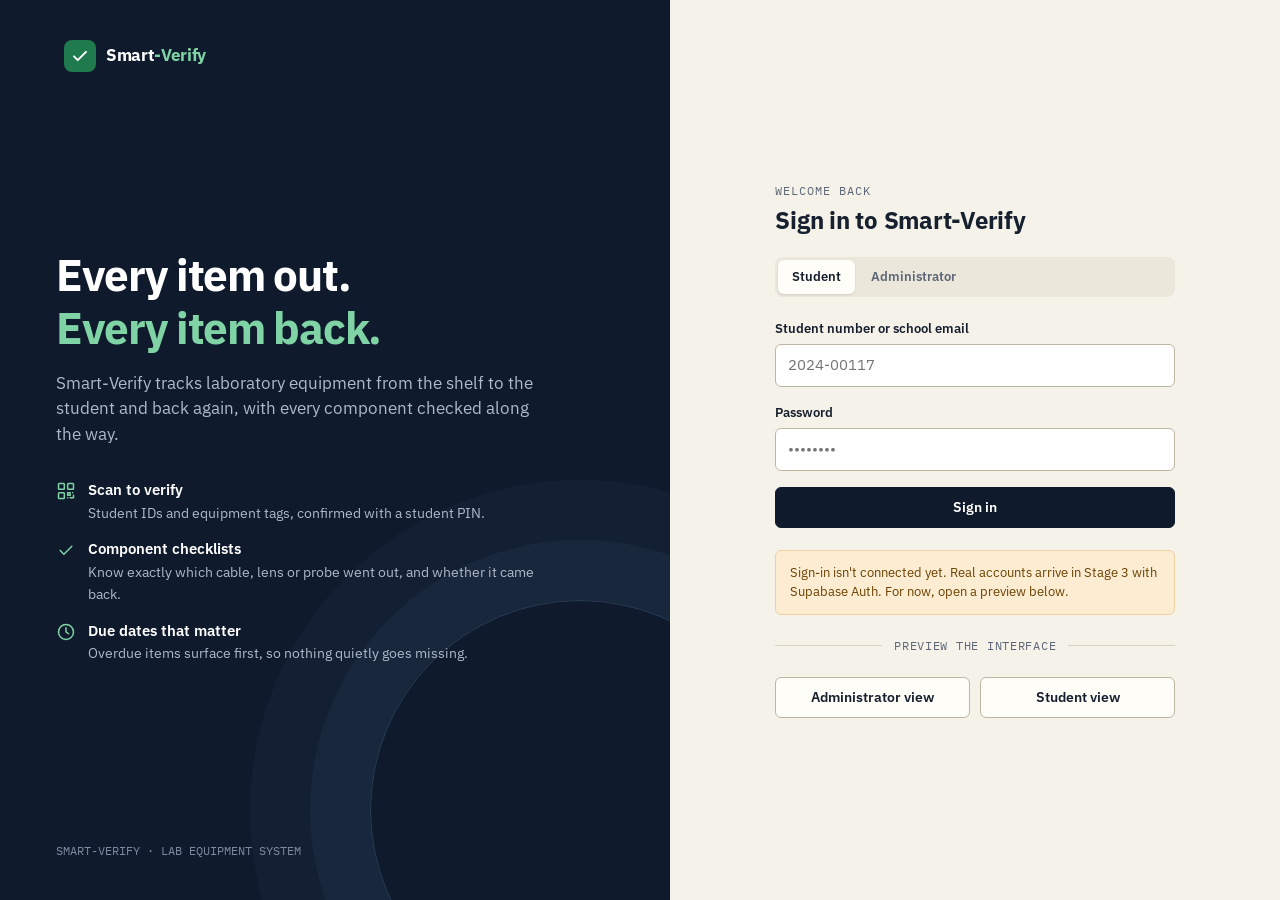
==== index.html @ 29c03473 "Initial commit via Netlify [skip ci]" ====
<!doctype html>
<html lang="en">
<head>
  <meta charset="utf-8">
  <meta name="viewport" content="width=device-width, initial-scale=1">
  <title>Sign in · Smart-Verify</title>
  <meta name="description" content="Smart-Verify — laboratory equipment borrowing with verified check-out and return.">
  <link rel="preconnect" href="https://fonts.googleapis.com">
  <link rel="preconnect" href="https://fonts.gstatic.com" crossorigin>
  <link rel="stylesheet" href="https://fonts.googleapis.com/css2?family=IBM+Plex+Mono:wght@400;500;600&family=IBM+Plex+Sans:wght@400;500;600;700&display=swap">
  <link rel="stylesheet" href="css/styles.css">
</head>
<body>
  <div class="auth">
    <!-- Left: brand story -->
    <section class="auth-brand">
      <a class="brand" href="index.html">
        <span class="brand-mark">
          <svg viewBox="0 0 24 24" fill="none" stroke="currentColor" stroke-width="2.6" stroke-linecap="round" stroke-linejoin="round" aria-hidden="true"><path d="M4 12.5l5 5L20 6.5"/></svg>
        </span>
        <span class="brand-name">Smart<span>-Verify</span></span>
      </a>

      <div class="auth-hero">
        <h1>Every item out.<br><em>Every item back.</em></h1>
        <p>Smart-Verify tracks laboratory equipment from the shelf to the student and back again, with every component checked along the way.</p>
        <ul class="auth-points">
          <li>
            <svg viewBox="0 0 24 24" fill="none" stroke="currentColor" stroke-width="1.8" stroke-linecap="round" stroke-linejoin="round" aria-hidden="true"><rect x="3" y="3" width="7" height="7" rx="1"/><rect x="14" y="3" width="7" height="7" rx="1"/><rect x="3" y="14" width="7" height="7" rx="1"/><path d="M14 14h3v3h-3zM20 14v.01M14 20h.01M17 20h4v-3"/></svg>
            <div><strong>Scan to verify</strong><span>Student IDs and equipment tags, confirmed with a student PIN.</span></div>
          </li>
          <li>
            <svg viewBox="0 0 24 24" fill="none" stroke="currentColor" stroke-width="1.8" stroke-linecap="round" stroke-linejoin="round" aria-hidden="true"><path d="M5 12.5l4.5 4.5L19 7.5"/></svg>
            <div><strong>Component checklists</strong><span>Know exactly which cable, lens or probe went out, and whether it came back.</span></div>
          </li>
          <li>
            <svg viewBox="0 0 24 24" fill="none" stroke="currentColor" stroke-width="1.8" stroke-linecap="round" stroke-linejoin="round" aria-hidden="true"><circle cx="12" cy="12" r="9"/><path d="M12 7v5l3 2"/></svg>
            <div><strong>Due dates that matter</strong><span>Overdue items surface first, so nothing quietly goes missing.</span></div>
          </li>
        </ul>
      </div>

      <p class="auth-foot">SMART-VERIFY · LAB EQUIPMENT SYSTEM</p>
    </section>

    <!-- Right: sign-in form -->
    <main class="auth-panel">
      <div class="auth-card">
        <div>
          <p class="eyebrow">Welcome back</p>
          <h2>Sign in to Smart-Verify</h2>
        </div>

        <div class="segmented" role="tablist" aria-label="Account type">
          <button type="button" role="tab" aria-selected="true" data-role="student">Student</button>
          <button type="button" role="tab" aria-selected="false" data-role="admin">Administrator</button>
        </div>

        <form id="signin-form" novalidate>
          <div class="field">
            <label for="identifier" id="identifier-label">Student number or school email</label>
            <input class="input" id="identifier" name="identifier" autocomplete="username" placeholder="2024-00117" required>
          </div>
          <div class="field">
            <label for="password">Password</label>
            <input class="input" id="password" name="password" type="password" autocomplete="current-password" placeholder="••••••••" required>
          </div>
          <button class="btn btn-primary btn-block" type="submit">Sign in</button>
        </form>

        <p class="auth-note" id="signin-note">
          Sign-in isn't connected yet. Real accounts arrive in Stage 3 with Supabase Auth.
          For now, open a preview below.
        </p>

        <div class="divider">Preview the interface</div>
        <div class="preview-links">
          <a class="btn" href="dashboard.html" data-preview="admin">Administrator view</a>
          <a class="btn" href="student.html" data-preview="student">Student view</a>
        </div>
      </div>
    </main>
  </div>

  <script type="module" src="js/pages/signin.js"></script>
</body>
</html>
---- css/styles.css ----
/* ==========================================================================
   Smart-Verify — shared stylesheet
   One file for every page. Sections:
   1. Design tokens   2. Base   3. App shell (sidebar + topbar)
   4. Components (buttons, cards, tags, forms, tables, modal, toast)
   5. Page-specific   6. Sign-in page   7. Responsive
   ========================================================================== */

/* 1. Design tokens -------------------------------------------------------- */
:root {
  --ink: #0f1b2d;
  --ink-2: #1b2a40;
  --ink-3: #2a3c56;
  --paper: #f5f2ea;
  --paper-2: #ece7db;
  --card: #fffdf8;
  --line: #d9d2c2;
  --line-strong: #bfb6a2;
  --text: #17202e;
  --muted: #5d6676;

  --green: #1f7a4d;
  --green-soft: #dcefe3;
  --amber: #b26a00;
  --amber-soft: #fbecd2;
  --red: #b3261e;
  --red-soft: #f7dcd9;
  --blue: #2457a6;
  --blue-soft: #dde6f5;

  --radius: 10px;
  --radius-sm: 6px;
  --shadow: 0 1px 0 rgba(15, 27, 45, 0.04), 0 8px 24px -12px rgba(15, 27, 45, 0.18);

  --font-sans: "IBM Plex Sans", system-ui, -apple-system, "Segoe UI", sans-serif;
  --font-mono: "IBM Plex Mono", ui-monospace, "SFMono-Regular", Menlo, monospace;
}

/* 2. Base ------------------------------------------------------------------ */
*,
*::before,
*::after { box-sizing: border-box; }

html, body { margin: 0; }

body {
  font-family: var(--font-sans);
  font-size: 15px;
  line-height: 1.5;
  color: var(--text);
  background: var(--paper);
  -webkit-font-smoothing: antialiased;
}

h1, h2, h3, h4 { margin: 0; line-height: 1.2; letter-spacing: -0.01em; }
p { margin: 0; }
a { color: var(--blue); }
img { max-width: 100%; display: block; }
button, input, select, textarea { font: inherit; color: inherit; }

.mono { font-family: var(--font-mono); }
.muted { color: var(--muted); }
.visually-hidden {
  position: absolute; width: 1px; height: 1px; overflow: hidden;
  clip: rect(0 0 0 0); white-space: nowrap;
}

:focus-visible { outline: 2px solid var(--blue); outline-offset: 2px; }

/* 3. App shell ------------------------------------------------------------- */
.app {
  display: grid;
  grid-template-columns: 248px 1fr;
  min-height: 100vh;
}

.sidebar {
  background: var(--ink);
  color: #d6dde8;
  padding: 22px 16px;
  display: flex;
  flex-direction: column;
  gap: 24px;
  position: sticky;
  top: 0;
  height: 100vh;
}

.brand {
  display: flex;
  align-items: center;
  gap: 10px;
  color: #fff;
  text-decoration: none;
  padding: 0 8px;
}
.brand-mark {
  width: 32px; height: 32px;
  border-radius: 8px;
  background: var(--green);
  display: grid; place-items: center;
  flex-shrink: 0;
}
.brand-mark svg { width: 18px; height: 18px; }
.brand-name { font-weight: 700; font-size: 17px; letter-spacing: -0.02em; }
.brand-name span { color: #7fd3a5; }

.nav { display: flex; flex-direction: column; gap: 2px; }
.nav-label {
  font-family: var(--font-mono);
  font-size: 11px;
  text-transform: uppercase;
  letter-spacing: 0.08em;
  color: #7d8aa0;
  padding: 0 10px 6px;
}
.nav a {
  display: flex;
  align-items: center;
  gap: 10px;
  padding: 9px 10px;
  border-radius: var(--radius-sm);
  color: #c6cfdc;
  text-decoration: none;
  font-weight: 500;
}
.nav a svg { width: 18px; height: 18px; opacity: 0.8; }
.nav a:hover { background: var(--ink-2); color: #fff; }
.nav a[aria-current="page"] { background: var(--ink-3); color: #fff; }
.nav a[aria-current="page"]::after {
  content: ""; margin-left: auto;
  width: 6px; height: 6px; border-radius: 50%; background: #7fd3a5;
}

.sidebar-foot {
  margin-top: auto;
  border-top: 1px solid var(--ink-3);
  padding: 14px 8px 0;
  display: flex;
  align-items: center;
  gap: 10px;
}
.avatar {
  width: 34px; height: 34px; border-radius: 50%;
  background: var(--ink-3); color: #fff;
  display: grid; place-items: center;
  font-weight: 600; font-size: 13px; flex-shrink: 0;
}
.sidebar-foot .who { font-size: 13px; line-height: 1.3; min-width: 0; }
.sidebar-foot .who strong { display: block; color: #fff; font-weight: 600; }
.sidebar-foot .who span { color: #8d99ad; font-size: 12px; }
.sidebar-foot a { margin-left: auto; color: #8d99ad; font-size: 12px; }

.main { min-width: 0; display: flex; flex-direction: column; }

.preview-banner {
  background: var(--amber-soft);
  color: #6b4100;
  border-bottom: 1px solid #ecd2a3;
  padding: 8px 32px;
  font-size: 13px;
  display: flex;
  align-items: center;
  gap: 8px;
}
.preview-banner strong { font-weight: 600; }

.page-head {
  padding: 28px 32px 20px;
  display: flex;
  align-items: flex-end;
  justify-content: space-between;
  gap: 16px;
  flex-wrap: wrap;
}
.eyebrow {
  font-family: var(--font-mono);
  font-size: 12px;
  text-transform: uppercase;
  letter-spacing: 0.08em;
  color: var(--muted);
  margin-bottom: 6px;
}
.page-head h1 { font-size: 28px; font-weight: 700; }
.page-head p { color: var(--muted); margin-top: 6px; max-width: 60ch; }
.page-actions { display: flex; gap: 8px; flex-wrap: wrap; }

.content { padding: 0 32px 48px; display: grid; gap: 20px; }

.menu-toggle { display: none; }

/* 4. Components ------------------------------------------------------------ */

/* Buttons */
.btn {
  display: inline-flex;
  align-items: center;
  justify-content: center;
  gap: 8px;
  padding: 9px 16px;
  border-radius: var(--radius-sm);
  border: 1px solid var(--line-strong);
  background: var(--card);
  color: var(--text);
  font-weight: 600;
  font-size: 14px;
  cursor: pointer;
  text-decoration: none;
  white-space: nowrap;
  transition: background 0.15s, border-color 0.15s, transform 0.05s;
}
.btn:hover { background: var(--paper-2); }
.btn:active { transform: translateY(1px); }
.btn svg { width: 16px; height: 16px; }
.btn-primary { background: var(--ink); border-color: var(--ink); color: #fff; }
.btn-primary:hover { background: var(--ink-3); }
.btn-green { background: var(--green); border-color: var(--green); color: #fff; }
.btn-green:hover { background: #18643f; }
.btn-danger { color: var(--red); border-color: #e2b4b0; }
.btn-danger:hover { background: var(--red-soft); }
.btn-ghost { background: transparent; border-color: transparent; }
.btn-ghost:hover { background: var(--paper-2); }
.btn-sm { padding: 6px 10px; font-size: 13px; }
.btn-block { width: 100%; }
.btn[disabled] { opacity: 0.5; cursor: not-allowed; }

/* Cards */
.card {
  background: var(--card);
  border: 1px solid var(--line);
  border-radius: var(--radius);
  box-shadow: var(--shadow);
}
.card-head {
  padding: 16px 20px;
  border-bottom: 1px solid var(--line);
  display: flex;
  align-items: center;
  justify-content: space-between;
  gap: 12px;
}
.card-head h2 { font-size: 16px; font-weight: 600; }
.card-body { padding: 20px; }
.card-body.flush { padding: 0; }

/* Tags / status pills */
.tag {
  display: inline-flex;
  align-items: center;
  gap: 6px;
  padding: 2px 9px;
  border-radius: 999px;
  font-size: 12px;
  font-weight: 600;
  white-space: nowrap;
  background: var(--paper-2);
  color: var(--muted);
}
.tag::before { content: ""; width: 6px; height: 6px; border-radius: 50%; background: currentColor; }
.tag.green { background: var(--green-soft); color: var(--green); }
.tag.amber { background: var(--amber-soft); color: var(--amber); }
.tag.red { background: var(--red-soft); color: var(--red); }
.tag.blue { background: var(--blue-soft); color: var(--blue); }
.tag.plain::before { display: none; }

.code-tag {
  font-family: var(--font-mono);
  font-size: 12px;
  padding: 2px 7px;
  border: 1px dashed var(--line-strong);
  border-radius: 4px;
  color: var(--ink-3);
  background: var(--paper);
  white-space: nowrap;
}

/* Stat tiles */
.stats { display: grid; grid-template-columns: repeat(4, minmax(0, 1fr)); gap: 16px; }
.stat { padding: 18px 20px; }
.stat-label { font-size: 13px; color: var(--muted); font-weight: 500; }
.stat-value {
  font-family: var(--font-mono);
  font-size: 32px;
  font-weight: 600;
  margin-top: 6px;
  letter-spacing: -0.02em;
}
.stat-note { font-size: 12px; color: var(--muted); margin-top: 2px; }
.stat.alert .stat-value { color: var(--red); }

/* Forms */
.field { display: grid; gap: 6px; }
.field label, .field .label { font-size: 13px; font-weight: 600; }
.field .hint { font-size: 12px; color: var(--muted); }
.input, .select, .textarea {
  width: 100%;
  padding: 9px 12px;
  border: 1px solid var(--line-strong);
  border-radius: var(--radius-sm);
  background: #fff;
}
.input:focus, .select:focus, .textarea:focus {
  outline: none;
  border-color: var(--blue);
  box-shadow: 0 0 0 3px var(--blue-soft);
}
.textarea { min-height: 80px; resize: vertical; }
.form-grid { display: grid; grid-template-columns: repeat(2, minmax(0, 1fr)); gap: 16px; }
.form-grid .span-2 { grid-column: span 2; }

.input-icon { position: relative; }
.input-icon svg {
  position: absolute; left: 11px; top: 50%; transform: translateY(-50%);
  width: 16px; height: 16px; color: var(--muted); pointer-events: none;
}
.input-icon .input { padding-left: 34px; }

.toolbar { display: flex; gap: 10px; flex-wrap: wrap; align-items: center; }
.toolbar .input-icon { flex: 1 1 260px; }
.toolbar .select { width: auto; min-width: 160px; }

/* Segmented control */
.segmented {
  display: inline-flex;
  background: var(--paper-2);
  border-radius: 8px;
  padding: 3px;
  gap: 2px;
}
.segmented button {
  border: 0;
  background: transparent;
  padding: 7px 14px;
  border-radius: 6px;
  font-weight: 600;
  font-size: 13px;
  color: var(--muted);
  cursor: pointer;
}
.segmented button[aria-pressed="true"],
.segmented button[aria-selected="true"] {
  background: var(--card);
  color: var(--text);
  box-shadow: 0 1px 2px rgba(15, 27, 45, 0.12);
}

/* Checklist */
.checklist { list-style: none; margin: 0; padding: 0; display: grid; gap: 6px; }
.checklist label {
  display: flex;
  align-items: center;
  gap: 10px;
  padding: 9px 12px;
  border: 1px solid var(--line);
  border-radius: var(--radius-sm);
  background: #fff;
  cursor: pointer;
}
.checklist input { width: 16px; height: 16px; accent-color: var(--green); }
.checklist label:has(input:checked) { border-color: #a9d6bc; background: var(--green-soft); }

/* Tables */
.table-wrap { overflow-x: auto; }
.table { width: 100%; border-collapse: collapse; font-size: 14px; }
.table th {
  text-align: left;
  font-family: var(--font-mono);
  font-size: 11px;
  font-weight: 500;
  text-transform: uppercase;
  letter-spacing: 0.06em;
  color: var(--muted);
  padding: 10px 20px;
  border-bottom: 1px solid var(--line);
  background: var(--paper);
  white-space: nowrap;
}
.table td { padding: 12px 20px; border-bottom: 1px solid var(--line); vertical-align: middle; }
.table tr:last-child td { border-bottom: 0; }
.table tbody tr:hover { background: #faf7ef; }
.cell-main { font-weight: 600; }
.cell-sub { font-size: 12px; color: var(--muted); }

/* Lists */
.list { list-style: none; margin: 0; padding: 0; }
.list li {
  display: flex;
  align-items: center;
  gap: 12px;
  padding: 12px 20px;
  border-bottom: 1px solid var(--line);
}
.list li:last-child { border-bottom: 0; }
.list .grow { flex: 1; min-width: 0; }

.empty {
  padding: 36px 20px;
  text-align: center;
  color: var(--muted);
}

/* Equipment thumbnails (initials when no photo) */
.thumb {
  width: 44px; height: 44px; border-radius: 8px;
  background: var(--paper-2);
  display: grid; place-items: center;
  font-family: var(--font-mono);
  font-weight: 600; font-size: 13px; color: var(--ink-3);
  flex-shrink: 0;
  overflow: hidden;
}
.thumb img { width: 100%; height: 100%; object-fit: cover; }

/* Modal (native <dialog>) */
dialog.modal {
  border: 0;
  padding: 0;
  border-radius: 14px;
  width: min(640px, calc(100vw - 32px));
  max-height: calc(100vh - 48px);
  background: var(--card);
  color: var(--text);
  box-shadow: 0 30px 80px -20px rgba(15, 27, 45, 0.45);
}
dialog.modal::backdrop { background: rgba(15, 27, 45, 0.45); }
.modal-head {
  padding: 18px 22px;
  border-bottom: 1px solid var(--line);
  display: flex; align-items: center; justify-content: space-between; gap: 12px;
}
.modal-head h2 { font-size: 18px; }
.modal-body { padding: 22px; display: grid; gap: 16px; }
.modal-foot {
  padding: 14px 22px;
  border-top: 1px solid var(--line);
  display: flex; justify-content: flex-end; gap: 8px;
  background: var(--paper);
}
.icon-btn {
  border: 0; background: transparent; cursor: pointer;
  width: 32px; height: 32px; border-radius: 6px;
  display: grid; place-items: center; color: var(--muted);
}
.icon-btn:hover { background: var(--paper-2); color: var(--text); }
.icon-btn svg { width: 18px; height: 18px; }

/* Toast */
.toast-stack {
  position: fixed; bottom: 20px; right: 20px;
  display: grid; gap: 8px; z-index: 100;
}
.toast {
  background: var(--ink);
  color: #fff;
  padding: 12px 16px;
  border-radius: 8px;
  font-size: 14px;
  box-shadow: var(--shadow);
  max-width: 360px;
  animation: toast-in 0.2s ease-out;
}
.toast.success { border-left: 4px solid #7fd3a5; }
.toast.error { border-left: 4px solid #f28b82; }
@keyframes toast-in { from { opacity: 0; transform: translateY(8px); } }

/* 5. Page-specific --------------------------------------------------------- */

/* Dashboard */
.grid-2 { display: grid; grid-template-columns: 1.4fr 1fr; gap: 20px; align-items: start; }
.quick-actions { display: grid; grid-template-columns: repeat(3, 1fr); gap: 12px; }
.quick-action {
  display: grid; gap: 4px;
  padding: 16px;
  border: 1px solid var(--line);
  border-radius: var(--radius);
  background: var(--card);
  text-decoration: none;
  color: var(--text);
  transition: border-color 0.15s, transform 0.15s;
}
.quick-action:hover { border-color: var(--ink); transform: translateY(-1px); }
.quick-action strong { font-size: 14px; }
.quick-action span { font-size: 12px; color: var(--muted); }
.quick-action svg { width: 22px; height: 22px; color: var(--green); margin-bottom: 6px; }

.meter { height: 6px; background: var(--paper-2); border-radius: 999px; overflow: hidden; width: 90px; }
.meter > i { display: block; height: 100%; background: var(--green); border-radius: inherit; }
.meter.low > i { background: var(--amber); }
.meter.empty-stock > i { background: var(--red); }

/* Equipment grid */
.equip-grid {
  display: grid;
  grid-template-columns: repeat(auto-fill, minmax(240px, 1fr));
  gap: 16px;
}
.equip-card {
  display: flex; flex-direction: column;
  overflow: hidden;
  cursor: pointer;
  text-align: left;
  padding: 0;
  transition: border-color 0.15s, transform 0.15s;
}
.equip-card:hover { border-color: var(--ink-3); transform: translateY(-2px); }
.equip-photo {
  aspect-ratio: 16 / 10;
  background:
    repeating-linear-gradient(135deg, transparent 0 10px, rgba(15,27,45,0.035) 10px 11px),
    var(--paper-2);
  display: grid; place-items: center;
  font-family: var(--font-mono);
  font-size: 28px; font-weight: 600; color: var(--line-strong);
  position: relative;
}
.equip-photo img { width: 100%; height: 100%; object-fit: cover; position: absolute; inset: 0; }
.equip-photo .tag { position: absolute; top: 10px; left: 10px; }
.equip-info { padding: 14px 16px 16px; display: grid; gap: 8px; flex: 1; }
.equip-info h3 { font-size: 15px; font-weight: 600; }
.equip-meta { display: flex; justify-content: space-between; align-items: center; gap: 8px; font-size: 13px; color: var(--muted); }
.qty { font-family: var(--font-mono); font-weight: 600; color: var(--text); }

.result-count { font-size: 13px; color: var(--muted); }

/* Detail modal */
.detail-hero { display: grid; grid-template-columns: 160px 1fr; gap: 18px; align-items: start; }
.detail-hero .equip-photo { border-radius: var(--radius); aspect-ratio: 1; }
.kv { display: grid; grid-template-columns: 120px 1fr; gap: 6px 12px; font-size: 14px; }
.kv dt { color: var(--muted); }
.kv dd { margin: 0; font-weight: 500; }
.stepper { display: inline-flex; align-items: center; border: 1px solid var(--line-strong); border-radius: var(--radius-sm); overflow: hidden; }
.stepper button { border: 0; background: var(--paper); width: 34px; height: 34px; cursor: pointer; font-size: 18px; }
.stepper button:hover { background: var(--paper-2); }
.stepper output { min-width: 48px; text-align: center; font-family: var(--font-mono); font-weight: 600; }

.photo-drop {
  border: 1.5px dashed var(--line-strong);
  border-radius: var(--radius);
  padding: 16px;
  display: flex; align-items: center; gap: 14px;
  background: var(--paper);
}
.photo-drop .thumb { width: 64px; height: 64px; }

.chip-input { display: flex; flex-wrap: wrap; gap: 6px; }
.chip {
  display: inline-flex; align-items: center; gap: 6px;
  padding: 4px 6px 4px 10px;
  background: var(--paper-2);
  border-radius: 999px; font-size: 13px;
}
.chip button { border: 0; background: transparent; cursor: pointer; color: var(--muted); padding: 0 4px; font-size: 14px; }

/* Borrow / return */
.workflow { display: grid; grid-template-columns: 1fr 360px; gap: 20px; align-items: start; }
.steps { display: grid; gap: 20px; }
.step-num {
  width: 26px; height: 26px; border-radius: 50%;
  background: var(--ink); color: #fff;
  display: grid; place-items: center;
  font-family: var(--font-mono); font-size: 13px; font-weight: 600;
  flex-shrink: 0;
}
.card-head .title-row { display: flex; align-items: center; gap: 10px; }
.lookup-row { display: flex; gap: 8px; }
.lookup-row .input-icon { flex: 1; }

.person {
  display: flex; align-items: center; gap: 12px;
  padding: 12px 14px;
  border: 1px solid #a9d6bc;
  background: var(--green-soft);
  border-radius: var(--radius-sm);
  margin-top: 12px;
}
.person .avatar { background: var(--green); }

.pick-list { max-height: 300px; overflow-y: auto; border: 1px solid var(--line); border-radius: var(--radius-sm); margin-top: 12px; }
.pick-list .list li { cursor: pointer; padding: 10px 14px; }
.pick-list .list li:hover { background: #faf7ef; }
.pick-list .list li[aria-selected="true"] { background: var(--blue-soft); }
.pick-list .list li[aria-disabled="true"] { opacity: 0.5; cursor: not-allowed; }

.summary { position: sticky; top: 20px; }
.summary .kv { grid-template-columns: 100px 1fr; }
.ticket {
  border-top: 1px dashed var(--line-strong);
  margin-top: 16px; padding-top: 16px;
}

/* Student portal */
.loan-cards { display: grid; grid-template-columns: repeat(auto-fill, minmax(280px, 1fr)); gap: 16px; }
.loan-card { padding: 18px; display: grid; gap: 12px; }
.loan-card .due { font-family: var(--font-mono); font-size: 22px; font-weight: 600; }
.loan-card.overdue { border-color: #e2b4b0; }
.loan-card.overdue .due { color: var(--red); }

.id-card {
  background: var(--ink);
  color: #fff;
  border-radius: 14px;
  padding: 20px;
  display: grid;
  grid-template-columns: 1fr auto;
  gap: 16px;
  align-items: center;
}
.id-card .eyebrow { color: #8d99ad; }
.id-card h2 { font-size: 20px; }
.id-card .mono { color: #7fd3a5; }
.qr-placeholder {
  width: 92px; height: 92px; border-radius: 8px;
  background:
    linear-gradient(90deg, #fff 50%, transparent 0) 0 0 / 12px 12px,
    linear-gradient(#fff 50%, transparent 0) 0 0 / 12px 12px,
    #e9edf3;
  background-blend-mode: difference;
  border: 6px solid #fff;
  opacity: 0.9;
}

/* 6. Sign-in page ---------------------------------------------------------- */
.auth {
  min-height: 100vh;
  display: grid;
  grid-template-columns: 1.1fr 1fr;
}
.auth-brand {
  background: var(--ink);
  color: #d6dde8;
  padding: 40px 56px;
  display: flex; flex-direction: column;
  position: relative; overflow: hidden;
}
.auth-brand::after {
  content: "";
  position: absolute; inset: auto -120px -120px auto;
  width: 420px; height: 420px; border-radius: 50%;
  border: 1px solid var(--ink-3);
  box-shadow: 0 0 0 60px rgba(42, 60, 86, 0.25), 0 0 0 120px rgba(42, 60, 86, 0.15);
}
.auth-hero { margin: auto 0; max-width: 480px; position: relative; z-index: 1; }
.auth-hero h1 { color: #fff; font-size: 44px; font-weight: 700; letter-spacing: -0.03em; }
.auth-hero h1 em { font-style: normal; color: #7fd3a5; }
.auth-hero p { margin-top: 16px; font-size: 17px; color: #aeb9ca; }
.auth-points { list-style: none; padding: 0; margin: 32px 0 0; display: grid; gap: 14px; }
.auth-points li { display: flex; gap: 12px; align-items: flex-start; }
.auth-points svg { width: 20px; height: 20px; color: #7fd3a5; flex-shrink: 0; margin-top: 2px; }
.auth-points strong { color: #fff; display: block; font-weight: 600; }
.auth-points span { font-size: 14px; color: #aeb9ca; }
.auth-foot { font-size: 12px; color: #7d8aa0; font-family: var(--font-mono); position: relative; z-index: 1; }

.auth-panel { display: grid; place-items: center; padding: 40px 24px; }
.auth-card { width: min(400px, 100%); display: grid; gap: 22px; }
.auth-card h2 { font-size: 24px; }
.auth-card form { display: grid; gap: 16px; }
.auth-note {
  font-size: 13px;
  background: var(--amber-soft);
  color: #6b4100;
  padding: 12px 14px;
  border-radius: var(--radius-sm);
  border: 1px solid #ecd2a3;
}
.divider {
  display: flex; align-items: center; gap: 12px;
  font-size: 12px; color: var(--muted); font-family: var(--font-mono);
  text-transform: uppercase; letter-spacing: 0.06em;
}
.divider::before, .divider::after { content: ""; flex: 1; height: 1px; background: var(--line); }
.preview-links { display: grid; grid-template-columns: 1fr 1fr; gap: 10px; }

/* 7. Responsive ------------------------------------------------------------ */
@media (max-width: 1100px) {
  .stats { grid-template-columns: repeat(2, minmax(0, 1fr)); }
  .grid-2, .workflow { grid-template-columns: 1fr; }
  .summary { position: static; }
}

@media (max-width: 860px) {
  .app { grid-template-columns: 1fr; }
  .sidebar {
    position: fixed; inset: 0 auto 0 0; width: 260px; z-index: 50;
    transform: translateX(-100%); transition: transform 0.2s;
  }
  .sidebar.open { transform: none; box-shadow: 0 0 0 100vmax rgba(15, 27, 45, 0.4); }
  .menu-toggle { display: inline-flex; }
  .page-head, .content { padding-left: 18px; padding-right: 18px; }
  .preview-banner { padding: 8px 18px; }
  .auth { grid-template-columns: 1fr; }
  .auth-brand { padding: 28px 24px; }
  .auth-hero { margin: 32px 0; }
  .auth-hero h1 { font-size: 32px; }
  .auth-brand::after { display: none; }
  .quick-actions { grid-template-columns: 1fr; }
}

@media (max-width: 560px) {
  .stats { grid-template-columns: 1fr 1fr; gap: 10px; }
  .stat-value { font-size: 26px; }
  .form-grid { grid-template-columns: 1fr; }
  .form-grid .span-2 { grid-column: auto; }
  .detail-hero { grid-template-columns: 1fr; }
  .detail-hero .equip-photo { aspect-ratio: 16 / 10; }
  .table th, .table td { padding: 10px 14px; }
}
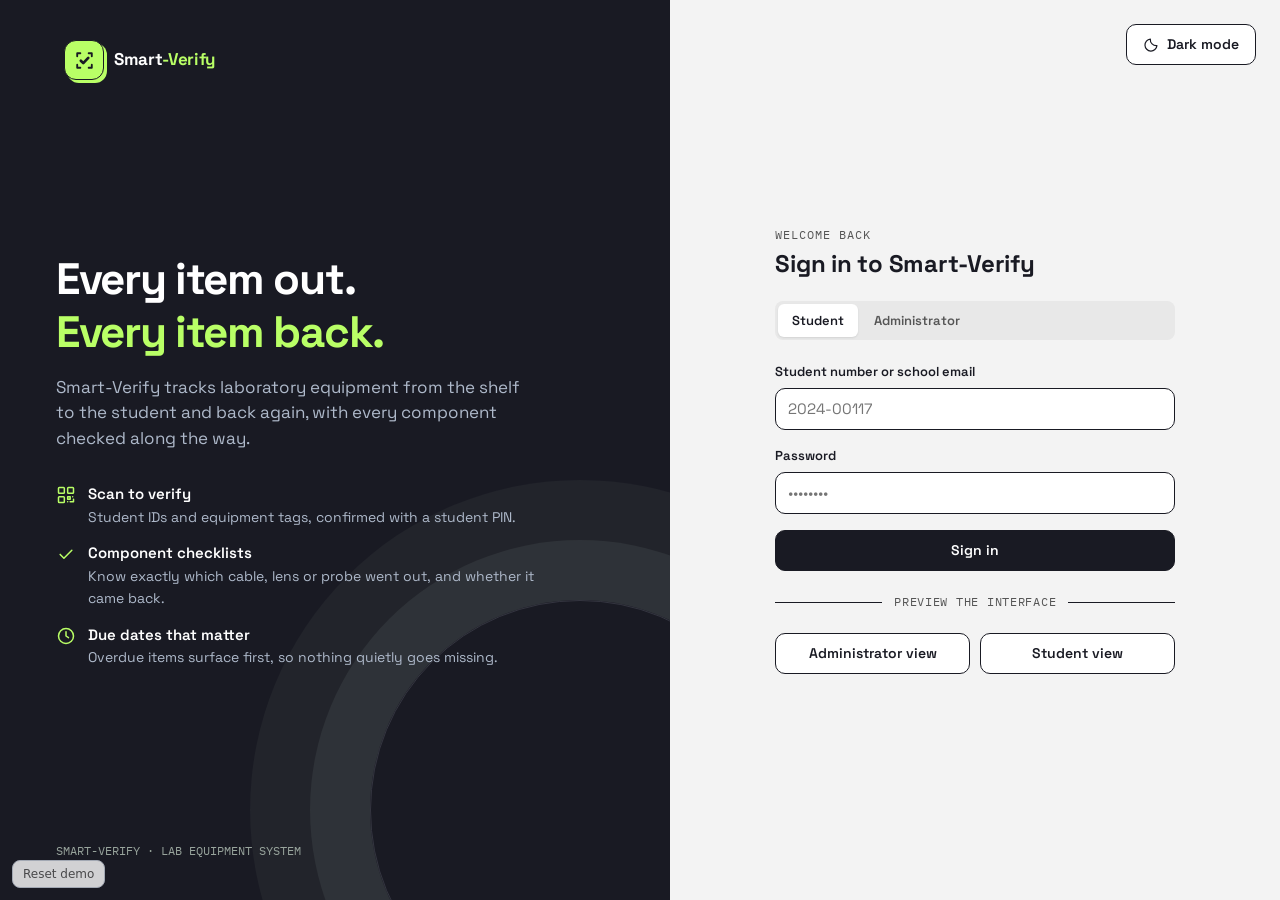
==== commit ca87c42f: "Updated theme, fixes, and release notes" ====
--- a/index.html
+++ b/index.html
@@ -7,7 +7,7 @@
   <meta name="description" content="Smart-Verify — laboratory equipment borrowing with verified check-out and return.">
   <link rel="preconnect" href="https://fonts.googleapis.com">
   <link rel="preconnect" href="https://fonts.gstatic.com" crossorigin>
-  <link rel="stylesheet" href="https://fonts.googleapis.com/css2?family=IBM+Plex+Mono:wght@400;500;600&family=IBM+Plex+Sans:wght@400;500;600;700&display=swap">
+  <link rel="stylesheet" href="https://fonts.googleapis.com/css2?family=IBM+Plex+Mono:wght@400;500;600&family=IBM+Plex+Sans:wght@400;500;600;700&family=Space+Grotesk:wght@400;500;600;700&display=swap">
   <link rel="stylesheet" href="css/styles.css">
 </head>
 <body>
@@ -16,7 +16,7 @@
     <section class="auth-brand">
       <a class="brand" href="index.html">
         <span class="brand-mark">
-          <svg viewBox="0 0 24 24" fill="none" stroke="currentColor" stroke-width="2.6" stroke-linecap="round" stroke-linejoin="round" aria-hidden="true"><path d="M4 12.5l5 5L20 6.5"/></svg>
+          <svg viewBox="0 0 24 24" fill="none" stroke="currentColor" stroke-width="1.8" stroke-linecap="round" stroke-linejoin="round" aria-hidden="true"><path d="M8 5H5v3m11-3h3v3M5 16v3h3m11-3v3h-3"/><path d="m8.5 12.2 2.3 2.3 4.8-5" stroke-width="2.6"/></svg>
         </span>
         <span class="brand-name">Smart<span>-Verify</span></span>
       </a>
@@ -68,11 +68,6 @@
           <button class="btn btn-primary btn-block" type="submit">Sign in</button>
         </form>
 
-        <p class="auth-note" id="signin-note">
-          Sign-in isn't connected yet. Real accounts arrive in Stage 3 with Supabase Auth.
-          For now, open a preview below.
-        </p>
-
         <div class="divider">Preview the interface</div>
         <div class="preview-links">
           <a class="btn" href="dashboard.html" data-preview="admin">Administrator view</a>
--- a/css/styles.css
+++ b/css/styles.css
@@ -8,32 +8,67 @@
 
 /* 1. Design tokens -------------------------------------------------------- */
 :root {
-  --ink: #0f1b2d;
-  --ink-2: #1b2a40;
-  --ink-3: #2a3c56;
-  --paper: #f5f2ea;
-  --paper-2: #ece7db;
-  --card: #fffdf8;
-  --line: #d9d2c2;
-  --line-strong: #bfb6a2;
-  --text: #17202e;
-  --muted: #5d6676;
-
-  --green: #1f7a4d;
-  --green-soft: #dcefe3;
-  --amber: #b26a00;
-  --amber-soft: #fbecd2;
-  --red: #b3261e;
-  --red-soft: #f7dcd9;
-  --blue: #2457a6;
-  --blue-soft: #dde6f5;
-
-  --radius: 10px;
-  --radius-sm: 6px;
-  --shadow: 0 1px 0 rgba(15, 27, 45, 0.04), 0 8px 24px -12px rgba(15, 27, 45, 0.18);
-
-  --font-sans: "IBM Plex Sans", system-ui, -apple-system, "Segoe UI", sans-serif;
+  color-scheme: light;
+  --ink: #191a23;
+  --ink-2: #252630;
+  --ink-3: #343540;
+  --paper: #f3f3f3;
+  --paper-2: #e8e8e8;
+  --card: #ffffff;
+  --line: #191a23;
+  --line-strong: #191a23;
+  --text: #191a23;
+  --muted: #555555;
+
+  --accent: #b9ff66;
+  --green: #49652d;
+  --green-soft: #edf5e2;
+  --green-border: #9bbd72;
+  --amber: #79551f;
+  --amber-soft: #f5efe3;
+  --red: #9b3935;
+  --red-soft: #f7eae8;
+  --blue: #405d6a;
+  --blue-soft: #eaf0f2;
+  --notice-text: #725627;
+  --notice-border: #e8ddc8;
+  --table-hover: #f3f3f3;
+
+  --radius: 18px;
+  --radius-sm: 10px;
+  --shadow: 4px 4px 0 rgba(25, 26, 35, 0.16);
+
+  --font-sans: "Space Grotesk", "IBM Plex Sans", system-ui, -apple-system, "Segoe UI", sans-serif;
   --font-mono: "IBM Plex Mono", ui-monospace, "SFMono-Regular", Menlo, monospace;
+}
+
+:root[data-theme="dark"] {
+  color-scheme: dark;
+  --ink: #191a23;
+  --ink-2: #222430;
+  --ink-3: #343642;
+  --paper: #191a23;
+  --paper-2: #2d2f3a;
+  --card: #222430;
+  --line: #565966;
+  --line-strong: #777a86;
+  --text: #ffffff;
+  --muted: #e5e5e5;
+
+  --green: #b9ff66;
+  --green-soft: #343d2b;
+  --green-border: #6c8d46;
+  --amber: #f0c36e;
+  --amber-soft: #443a29;
+  --red: #ff9a91;
+  --red-soft: #482f32;
+  --blue: #a9d5e6;
+  --blue-soft: #2c3c43;
+  --notice-text: #f2d9a8;
+  --notice-border: #6f5d3c;
+  --table-hover: #2d2f3a;
+
+  --shadow: 4px 4px 0 #101116;
 }
 
 /* 2. Base ------------------------------------------------------------------ */
@@ -50,6 +85,7 @@
   color: var(--text);
   background: var(--paper);
   -webkit-font-smoothing: antialiased;
+  transition: background-color 0.2s ease, color 0.2s ease;
 }
 
 h1, h2, h3, h4 { margin: 0; line-height: 1.2; letter-spacing: -0.01em; }
@@ -65,7 +101,7 @@
   clip: rect(0 0 0 0); white-space: nowrap;
 }
 
-:focus-visible { outline: 2px solid var(--blue); outline-offset: 2px; }
+:focus-visible { outline: 2px solid var(--green); outline-offset: 2px; }
 
 /* 3. App shell ------------------------------------------------------------- */
 .app {
@@ -76,7 +112,7 @@
 
 .sidebar {
   background: var(--ink);
-  color: #d6dde8;
+  color: #d8dfda;
   padding: 22px 16px;
   display: flex;
   flex-direction: column;
@@ -94,16 +130,21 @@
   text-decoration: none;
   padding: 0 8px;
 }
+.sidebar-head { display: flex; align-items: center; justify-content: space-between; }
+.sidebar-close { display: none; color: inherit; }
 .brand-mark {
-  width: 32px; height: 32px;
-  border-radius: 8px;
-  background: var(--green);
+  width: 40px; height: 40px;
+  border: 1px solid var(--ink);
+  border-radius: 12px;
+  background: var(--accent);
+  color: var(--ink);
   display: grid; place-items: center;
   flex-shrink: 0;
-}
-.brand-mark svg { width: 18px; height: 18px; }
+  box-shadow: 3px 3px 0 var(--accent);
+}
+.brand-mark svg { width: 25px; height: 25px; }
 .brand-name { font-weight: 700; font-size: 17px; letter-spacing: -0.02em; }
-.brand-name span { color: #7fd3a5; }
+.brand-name span { color: var(--accent); }
 
 .nav { display: flex; flex-direction: column; gap: 2px; }
 .nav-label {
@@ -111,7 +152,7 @@
   font-size: 11px;
   text-transform: uppercase;
   letter-spacing: 0.08em;
-  color: #7d8aa0;
+  color: #98a49c;
   padding: 0 10px 6px;
 }
 .nav a {
@@ -120,7 +161,7 @@
   gap: 10px;
   padding: 9px 10px;
   border-radius: var(--radius-sm);
-  color: #c6cfdc;
+  color: #c9d1cb;
   text-decoration: none;
   font-weight: 500;
 }
@@ -129,7 +170,7 @@
 .nav a[aria-current="page"] { background: var(--ink-3); color: #fff; }
 .nav a[aria-current="page"]::after {
   content: ""; margin-left: auto;
-  width: 6px; height: 6px; border-radius: 50%; background: #7fd3a5;
+  width: 6px; height: 6px; border-radius: 50%; background: var(--accent);
 }
 
 .sidebar-foot {
@@ -148,15 +189,15 @@
 }
 .sidebar-foot .who { font-size: 13px; line-height: 1.3; min-width: 0; }
 .sidebar-foot .who strong { display: block; color: #fff; font-weight: 600; }
-.sidebar-foot .who span { color: #8d99ad; font-size: 12px; }
-.sidebar-foot a { margin-left: auto; color: #8d99ad; font-size: 12px; }
+.sidebar-foot .who span { color: #a2ada5; font-size: 12px; }
+.sidebar-foot a { margin-left: auto; color: #a2ada5; font-size: 12px; }
 
 .main { min-width: 0; display: flex; flex-direction: column; }
 
 .preview-banner {
   background: var(--amber-soft);
-  color: #6b4100;
-  border-bottom: 1px solid #ecd2a3;
+  color: var(--notice-text);
+  border-bottom: 1px solid var(--notice-border);
   padding: 8px 32px;
   font-size: 13px;
   display: flex;
@@ -184,8 +225,11 @@
 .page-head h1 { font-size: 28px; font-weight: 700; }
 .page-head p { color: var(--muted); margin-top: 6px; max-width: 60ch; }
 .page-actions { display: flex; gap: 8px; flex-wrap: wrap; }
+.theme-toggle { flex-shrink: 0; }
+.theme-toggle svg { width: 16px; height: 16px; }
 
 .content { padding: 0 32px 48px; display: grid; gap: 20px; }
+.content > * { min-width: 0; }
 
 .menu-toggle { display: none; }
 
@@ -214,9 +258,9 @@
 .btn svg { width: 16px; height: 16px; }
 .btn-primary { background: var(--ink); border-color: var(--ink); color: #fff; }
 .btn-primary:hover { background: var(--ink-3); }
-.btn-green { background: var(--green); border-color: var(--green); color: #fff; }
-.btn-green:hover { background: #18643f; }
-.btn-danger { color: var(--red); border-color: #e2b4b0; }
+.btn-green { background: var(--accent); border-color: var(--ink); color: var(--ink); }
+.btn-green:hover { background: #a7ee53; }
+.btn-danger { color: var(--red); border-color: var(--line-strong); }
 .btn-danger:hover { background: var(--red-soft); }
 .btn-ghost { background: transparent; border-color: transparent; }
 .btn-ghost:hover { background: var(--paper-2); }
@@ -230,6 +274,7 @@
   border: 1px solid var(--line);
   border-radius: var(--radius);
   box-shadow: var(--shadow);
+  transition: background-color 0.2s ease, border-color 0.2s ease, color 0.2s ease;
 }
 .card-head {
   padding: 16px 20px;
@@ -290,6 +335,10 @@
 
 /* Forms */
 .field { display: grid; gap: 6px; }
+#custom-category-field[hidden] { display: none; }
+#qr-queue-field[hidden] { display: none; }
+.checkbox-field { display: flex; align-items: center; gap: 10px; cursor: pointer; }
+.checkbox-field input { width: 16px; height: 16px; accent-color: var(--green); }
 .field label, .field .label { font-size: 13px; font-weight: 600; }
 .field .hint { font-size: 12px; color: var(--muted); }
 .input, .select, .textarea {
@@ -297,11 +346,11 @@
   padding: 9px 12px;
   border: 1px solid var(--line-strong);
   border-radius: var(--radius-sm);
-  background: #fff;
+  background: var(--card);
 }
 .input:focus, .select:focus, .textarea:focus {
   outline: none;
-  border-color: var(--blue);
+  border-color: var(--green);
   box-shadow: 0 0 0 3px var(--blue-soft);
 }
 .textarea { min-height: 80px; resize: vertical; }
@@ -341,7 +390,7 @@
 .segmented button[aria-selected="true"] {
   background: var(--card);
   color: var(--text);
-  box-shadow: 0 1px 2px rgba(15, 27, 45, 0.12);
+  box-shadow: 0 1px 2px rgba(32, 40, 36, 0.1);
 }
 
 /* Checklist */
@@ -353,11 +402,11 @@
   padding: 9px 12px;
   border: 1px solid var(--line);
   border-radius: var(--radius-sm);
-  background: #fff;
+  background: var(--card);
   cursor: pointer;
 }
 .checklist input { width: 16px; height: 16px; accent-color: var(--green); }
-.checklist label:has(input:checked) { border-color: #a9d6bc; background: var(--green-soft); }
+.checklist label:has(input:checked) { border-color: var(--green-border); background: var(--green-soft); }
 
 /* Tables */
 .table-wrap { overflow-x: auto; }
@@ -377,7 +426,7 @@
 }
 .table td { padding: 12px 20px; border-bottom: 1px solid var(--line); vertical-align: middle; }
 .table tr:last-child td { border-bottom: 0; }
-.table tbody tr:hover { background: #faf7ef; }
+.table tbody tr:hover { background: var(--table-hover); }
 .cell-main { font-weight: 600; }
 .cell-sub { font-size: 12px; color: var(--muted); }
 
@@ -420,9 +469,9 @@
   max-height: calc(100vh - 48px);
   background: var(--card);
   color: var(--text);
-  box-shadow: 0 30px 80px -20px rgba(15, 27, 45, 0.45);
-}
-dialog.modal::backdrop { background: rgba(15, 27, 45, 0.45); }
+  box-shadow: 0 30px 80px -20px rgba(32, 40, 36, 0.3);
+}
+dialog.modal::backdrop { background: rgba(32, 40, 36, 0.4); }
 .modal-head {
   padding: 18px 22px;
   border-bottom: 1px solid var(--line);
@@ -459,15 +508,33 @@
   max-width: 360px;
   animation: toast-in 0.2s ease-out;
 }
-.toast.success { border-left: 4px solid #7fd3a5; }
-.toast.error { border-left: 4px solid #f28b82; }
+.toast.success { border-left: 4px solid var(--accent); }
+.toast.error { border-left: 4px solid #d8958e; }
 @keyframes toast-in { from { opacity: 0; transform: translateY(8px); } }
 
+.undo-bar {
+  position: fixed;
+  left: 50%;
+  bottom: 20px;
+  transform: translateX(-50%);
+  z-index: 60;
+  display: flex;
+  align-items: center;
+  gap: 12px;
+  padding: 10px 14px;
+  border-radius: var(--radius-sm);
+  background: var(--ink);
+  color: #fff;
+  font-size: 14px;
+  box-shadow: var(--shadow);
+}
+#undo-bar[hidden] { display: none; }
+
 /* 5. Page-specific --------------------------------------------------------- */
 
 /* Dashboard */
-.grid-2 { display: grid; grid-template-columns: 1.4fr 1fr; gap: 20px; align-items: start; }
-.quick-actions { display: grid; grid-template-columns: repeat(3, 1fr); gap: 12px; }
+.grid-2 { display: grid; grid-template-columns: minmax(0, 1.4fr) minmax(0, 1fr); gap: 20px; align-items: start; }
+.quick-actions { display: grid; grid-template-columns: repeat(3, minmax(0, 1fr)); gap: 12px; }
 .quick-action {
   display: grid; gap: 4px;
   padding: 16px;
@@ -476,9 +543,9 @@
   background: var(--card);
   text-decoration: none;
   color: var(--text);
-  transition: border-color 0.15s, transform 0.15s;
-}
-.quick-action:hover { border-color: var(--ink); transform: translateY(-1px); }
+  transition: background-color 0.2s ease, border-color 0.15s, box-shadow 0.15s, transform 0.15s;
+}
+.quick-action:hover { border-color: var(--ink); transform: translate(-2px, -2px); box-shadow: var(--shadow); }
 .quick-action strong { font-size: 14px; }
 .quick-action span { font-size: 12px; color: var(--muted); }
 .quick-action svg { width: 22px; height: 22px; color: var(--green); margin-bottom: 6px; }
@@ -497,16 +564,26 @@
 .equip-card {
   display: flex; flex-direction: column;
   overflow: hidden;
+  transition: background-color 0.2s ease, border-color 0.15s, box-shadow 0.15s, transform 0.15s;
+}
+.equip-card:hover { border-color: var(--ink); transform: translate(-2px, -2px); box-shadow: var(--shadow); }
+.equip-card-open {
+  display: flex;
+  flex: 1;
+  flex-direction: column;
+  width: 100%;
+  border: 0;
+  padding: 0;
+  background: transparent;
+  color: var(--text);
+  text-align: left;
   cursor: pointer;
-  text-align: left;
-  padding: 0;
-  transition: border-color 0.15s, transform 0.15s;
-}
-.equip-card:hover { border-color: var(--ink-3); transform: translateY(-2px); }
+}
+.equip-card-actions { display: flex; justify-content: flex-end; padding: 0 12px 12px; }
 .equip-photo {
   aspect-ratio: 16 / 10;
   background:
-    repeating-linear-gradient(135deg, transparent 0 10px, rgba(15,27,45,0.035) 10px 11px),
+    repeating-linear-gradient(135deg, transparent 0 10px, rgba(32,40,36,0.025) 10px 11px),
     var(--paper-2);
   display: grid; place-items: center;
   font-family: var(--font-mono);
@@ -521,6 +598,49 @@
 .qty { font-family: var(--font-mono); font-weight: 600; color: var(--text); }
 
 .result-count { font-size: 13px; color: var(--muted); }
+
+/* QR sticker queue */
+.sticker-toolbar { display: flex; flex-wrap: wrap; align-items: center; gap: 10px; }
+.sticker-page {
+  display: grid;
+  grid-template-columns: repeat(3, minmax(0, 1fr));
+  gap: 12px;
+  margin: 0 auto;
+  max-width: 1000px;
+}
+.sticker {
+  min-width: 0;
+  min-height: 250px;
+  display: flex;
+  flex-direction: column;
+  align-items: center;
+  justify-content: space-between;
+  gap: 8px;
+  padding: 14px;
+  border: 1px solid var(--line);
+  border-radius: var(--radius-sm);
+  background: var(--card);
+  text-align: center;
+  break-inside: avoid;
+}
+.sticker-name {
+  align-self: stretch;
+  overflow-wrap: anywhere;
+  font-size: 15px;
+  font-weight: 700;
+}
+.sticker-qr {
+  width: 150px;
+  height: 150px;
+  flex-shrink: 0;
+  padding: 4px;
+  background: #fff;
+}
+.sticker-qr img, .sticker-qr canvas { display: block; width: 142px; height: 142px; }
+.sticker-tag { font-family: var(--font-mono); font-size: 15px; font-weight: 700; overflow-wrap: anywhere; }
+.sticker-remove { align-self: flex-end; }
+.sticker-empty { grid-column: 1 / -1; }
+#clear-queue[hidden] { display: none; }
 
 /* Detail modal */
 .detail-hero { display: grid; grid-template-columns: 160px 1fr; gap: 18px; align-items: start; }
@@ -568,16 +688,16 @@
 .person {
   display: flex; align-items: center; gap: 12px;
   padding: 12px 14px;
-  border: 1px solid #a9d6bc;
+  border: 1px solid var(--green-border);
   background: var(--green-soft);
   border-radius: var(--radius-sm);
   margin-top: 12px;
 }
-.person .avatar { background: var(--green); }
+.person .avatar { background: var(--accent); color: var(--ink); }
 
 .pick-list { max-height: 300px; overflow-y: auto; border: 1px solid var(--line); border-radius: var(--radius-sm); margin-top: 12px; }
 .pick-list .list li { cursor: pointer; padding: 10px 14px; }
-.pick-list .list li:hover { background: #faf7ef; }
+.pick-list .list li:hover { background: var(--table-hover); }
 .pick-list .list li[aria-selected="true"] { background: var(--blue-soft); }
 .pick-list .list li[aria-disabled="true"] { opacity: 0.5; cursor: not-allowed; }
 
@@ -592,7 +712,7 @@
 .loan-cards { display: grid; grid-template-columns: repeat(auto-fill, minmax(280px, 1fr)); gap: 16px; }
 .loan-card { padding: 18px; display: grid; gap: 12px; }
 .loan-card .due { font-family: var(--font-mono); font-size: 22px; font-weight: 600; }
-.loan-card.overdue { border-color: #e2b4b0; }
+.loan-card.overdue { border-color: var(--red); }
 .loan-card.overdue .due { color: var(--red); }
 
 .id-card {
@@ -605,19 +725,19 @@
   gap: 16px;
   align-items: center;
 }
-.id-card .eyebrow { color: #8d99ad; }
+.id-card .eyebrow { color: #a2ada5; }
 .id-card h2 { font-size: 20px; }
-.id-card .mono { color: #7fd3a5; }
-.qr-placeholder {
-  width: 92px; height: 92px; border-radius: 8px;
-  background:
-    linear-gradient(90deg, #fff 50%, transparent 0) 0 0 / 12px 12px,
-    linear-gradient(#fff 50%, transparent 0) 0 0 / 12px 12px,
-    #e9edf3;
-  background-blend-mode: difference;
-  border: 6px solid #fff;
-  opacity: 0.9;
-}
+.id-card .mono { color: var(--accent); }
+.student-qr {
+  width: 104px;
+  height: 104px;
+  padding: 6px;
+  border: 1px solid #fff;
+  border-radius: 10px;
+  background: #fff;
+}
+.student-qr img, .student-qr canvas { display: block; width: 92px; height: 92px; }
+.student-qr-label { margin-top: 6px; color: #e5e5e5; font-size: 11px; }
 
 /* 6. Sign-in page ---------------------------------------------------------- */
 .auth {
@@ -637,30 +757,31 @@
   position: absolute; inset: auto -120px -120px auto;
   width: 420px; height: 420px; border-radius: 50%;
   border: 1px solid var(--ink-3);
-  box-shadow: 0 0 0 60px rgba(42, 60, 86, 0.25), 0 0 0 120px rgba(42, 60, 86, 0.15);
+  box-shadow: 0 0 0 60px rgba(190, 210, 196, 0.08), 0 0 0 120px rgba(190, 210, 196, 0.05);
 }
 .auth-hero { margin: auto 0; max-width: 480px; position: relative; z-index: 1; }
 .auth-hero h1 { color: #fff; font-size: 44px; font-weight: 700; letter-spacing: -0.03em; }
-.auth-hero h1 em { font-style: normal; color: #7fd3a5; }
+.auth-hero h1 em { font-style: normal; color: var(--accent); }
 .auth-hero p { margin-top: 16px; font-size: 17px; color: #aeb9ca; }
 .auth-points { list-style: none; padding: 0; margin: 32px 0 0; display: grid; gap: 14px; }
 .auth-points li { display: flex; gap: 12px; align-items: flex-start; }
-.auth-points svg { width: 20px; height: 20px; color: #7fd3a5; flex-shrink: 0; margin-top: 2px; }
+.auth-points svg { width: 20px; height: 20px; color: var(--accent); flex-shrink: 0; margin-top: 2px; }
 .auth-points strong { color: #fff; display: block; font-weight: 600; }
 .auth-points span { font-size: 14px; color: #aeb9ca; }
-.auth-foot { font-size: 12px; color: #7d8aa0; font-family: var(--font-mono); position: relative; z-index: 1; }
-
-.auth-panel { display: grid; place-items: center; padding: 40px 24px; }
+.auth-foot { font-size: 12px; color: #98a49c; font-family: var(--font-mono); position: relative; z-index: 1; }
+
+.auth-panel { display: grid; place-items: center; padding: 40px 24px; position: relative; }
+.auth-panel > .theme-toggle { position: absolute; top: 24px; right: 24px; }
 .auth-card { width: min(400px, 100%); display: grid; gap: 22px; }
 .auth-card h2 { font-size: 24px; }
 .auth-card form { display: grid; gap: 16px; }
 .auth-note {
   font-size: 13px;
   background: var(--amber-soft);
-  color: #6b4100;
+  color: var(--notice-text);
   padding: 12px 14px;
   border-radius: var(--radius-sm);
-  border: 1px solid #ecd2a3;
+  border: 1px solid var(--notice-border);
 }
 .divider {
   display: flex; align-items: center; gap: 12px;
@@ -683,7 +804,8 @@
     position: fixed; inset: 0 auto 0 0; width: 260px; z-index: 50;
     transform: translateX(-100%); transition: transform 0.2s;
   }
-  .sidebar.open { transform: none; box-shadow: 0 0 0 100vmax rgba(15, 27, 45, 0.4); }
+  .sidebar.open { transform: none; box-shadow: 0 0 0 100vmax rgba(32, 40, 36, 0.4); }
+  .sidebar-close { display: grid; }
   .menu-toggle { display: inline-flex; }
   .page-head, .content { padding-left: 18px; padding-right: 18px; }
   .preview-banner { padding: 8px 18px; }
@@ -703,4 +825,49 @@
   .detail-hero { grid-template-columns: 1fr; }
   .detail-hero .equip-photo { aspect-ratio: 16 / 10; }
   .table th, .table td { padding: 10px 14px; }
-}
+  .theme-toggle span { display: none; }
+  .theme-toggle { padding: 8px 10px; }
+  .sticker-page { grid-template-columns: repeat(2, minmax(0, 1fr)); }
+  .sticker { min-height: 220px; padding: 10px; }
+  .sticker-qr { width: 120px; height: 120px; }
+  .sticker-qr img, .sticker-qr canvas { width: 112px; height: 112px; }
+}
+
+@media (min-width: 561px) and (max-width: 700px) {
+  .sticker-page { grid-template-columns: repeat(2, minmax(0, 1fr)); }
+}
+
+@page { size: auto; margin: 0.25in; }
+@media print {
+  html, body { width: auto; min-height: 0; margin: 0; background: #fff !important; color: #191a23 !important; }
+  body * { visibility: hidden !important; }
+  #sticker-pages, #sticker-pages * { visibility: visible !important; }
+  .sidebar, .page-head, .page-actions, .screen-only, .toast-stack, body > button, button, .btn, a, form, input, select, textarea, dialog { display: none !important; }
+  .app, .main, .content { display: block !important; width: auto !important; min-height: 0 !important; margin: 0 !important; padding: 0 !important; }
+  #sticker-pages { position: static; width: 100%; }
+  .sticker-page {
+    width: 100%;
+    max-width: 8in;
+    height: 10.5in;
+    margin: 0 auto;
+    grid-template-columns: repeat(3, minmax(0, 1fr));
+    grid-template-rows: repeat(4, minmax(0, 1fr));
+    gap: 0.08in;
+    break-after: page;
+    page-break-after: always;
+  }
+  .sticker-page:last-child { break-after: auto; page-break-after: auto; }
+  .sticker {
+    min-height: 0;
+    gap: 0.06in;
+    padding: 0.1in;
+    border: 1px solid #191a23;
+    border-radius: 0.08in;
+    background: #fff !important;
+    color: #191a23 !important;
+  }
+  .sticker-name, .sticker-tag { font-size: 10pt; }
+  .sticker-qr { width: 1.5in; height: 1.5in; padding: 0; }
+  .sticker-qr img, .sticker-qr canvas { width: 1.5in; height: 1.5in; }
+  .sticker-remove { display: none !important; }
+}
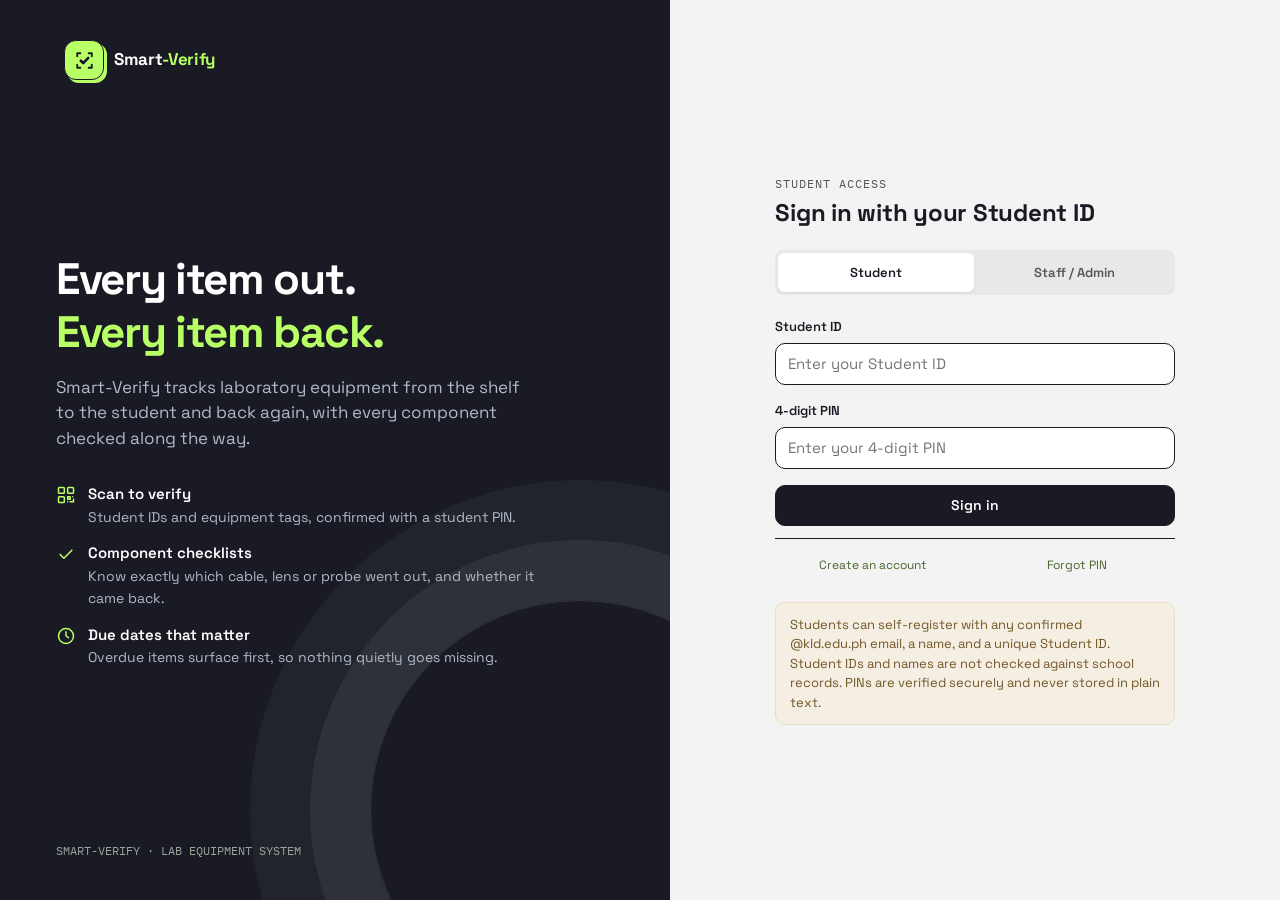
==== commit 3773d625: "Update Smart-Verify" ====
--- a/index.html
+++ b/index.html
@@ -4,6 +4,7 @@
   <meta charset="utf-8">
   <meta name="viewport" content="width=device-width, initial-scale=1">
   <title>Sign in · Smart-Verify</title>
+  <script src="js/theme-init.js"></script>
   <meta name="description" content="Smart-Verify — laboratory equipment borrowing with verified check-out and return.">
   <link rel="preconnect" href="https://fonts.googleapis.com">
   <link rel="preconnect" href="https://fonts.gstatic.com" crossorigin>
@@ -47,32 +48,116 @@
     <main class="auth-panel">
       <div class="auth-card">
         <div>
-          <p class="eyebrow">Welcome back</p>
-          <h2>Sign in to Smart-Verify</h2>
+          <p class="eyebrow" id="auth-eyebrow">Student access</p>
+          <h2 id="auth-title">Sign in with your Student ID</h2>
+          <p class="auth-flow-copy" id="auth-flow-copy" hidden></p>
         </div>
 
-        <div class="segmented" role="tablist" aria-label="Account type">
-          <button type="button" role="tab" aria-selected="true" data-role="student">Student</button>
-          <button type="button" role="tab" aria-selected="false" data-role="admin">Administrator</button>
+        <div class="segmented auth-modes" role="tablist" aria-label="Sign in as">
+          <button type="button" role="tab" aria-selected="true" aria-controls="signin-form" data-role-tab="student">Student</button>
+          <button type="button" role="tab" aria-selected="false" aria-controls="signin-form" data-role-tab="staff">Staff / Admin</button>
         </div>
 
         <form id="signin-form" novalidate>
-          <div class="field">
-            <label for="identifier" id="identifier-label">Student number or school email</label>
-            <input class="input" id="identifier" name="identifier" autocomplete="username" placeholder="2024-00117" required>
+          <div class="field" data-mode-field="student_login">
+            <label for="student-id">Student ID</label>
+            <input class="input" id="student-id" name="student_id" autocomplete="username" placeholder="Enter your Student ID" required>
           </div>
-          <div class="field">
-            <label for="password">Password</label>
-            <input class="input" id="password" name="password" type="password" autocomplete="current-password" placeholder="••••••••" required>
+          <div class="field" data-mode-field="student_login">
+            <label for="student-pin">4-digit PIN</label>
+            <input class="input" id="student-pin" name="student_pin" type="password" inputmode="numeric" pattern="[0-9]{4}" maxlength="4" autocomplete="off" placeholder="Enter your 4-digit PIN" data-pin-input required>
           </div>
-          <button class="btn btn-primary btn-block" type="submit">Sign in</button>
+          <div class="field" data-mode-field="signup" hidden>
+            <label for="signup-full-name">Full name</label>
+            <input class="input" id="signup-full-name" name="signup_full_name" autocomplete="name" maxlength="120" placeholder="Enter your full name" required>
+          </div>
+          <div class="field" data-mode-field="signup" hidden>
+            <label for="signup-student-id">Student ID</label>
+            <input class="input" id="signup-student-id" name="signup_student_id" autocomplete="off" maxlength="80" placeholder="Enter your Student ID" required>
+            <small class="field-hint">Choose your Student ID. Each ID can be linked to only one account.</small>
+          </div>
+          <div class="field" data-mode-field="signup" hidden>
+            <label for="signup-email">School email</label>
+            <input class="input" id="signup-email" name="signup_email" type="email" autocomplete="email" placeholder="you@kld.edu.ph" required>
+            <small class="field-hint">Use an email address ending in @kld.edu.ph. You must verify it.</small>
+          </div>
+          <div class="field" data-mode-field="signup" hidden>
+            <label for="signup-password">Password</label>
+            <input class="input" id="signup-password" name="signup_password" type="password" autocomplete="new-password" minlength="8" placeholder="Create a password (at least 8 characters)" required>
+            <small class="field-hint">This creates your account. After email verification, you can set your PIN without entering this password again.</small>
+          </div>
+          <div class="field" data-mode-field="email_verification" hidden>
+            <label for="verification-email">School email</label>
+            <input class="input" id="verification-email" name="verification_email" type="email" autocomplete="email" readonly required>
+          </div>
+          <div class="field" data-mode-field="email_verification" hidden>
+            <label for="verification-code">Email verification code</label>
+            <input class="input" id="verification-code" name="verification_code" inputmode="numeric" autocomplete="one-time-code" pattern="([0-9]{6}|[0-9]{8})" maxlength="8" placeholder="Enter the email code" required>
+            <small class="field-hint">Enter the code sent to your KLD email.</small>
+          </div>
+          <div class="field" data-mode-field="recovery_email" hidden>
+            <label for="recovery-email">School email</label>
+            <input class="input" id="recovery-email" name="recovery_email" type="email" autocomplete="email" placeholder="you@kld.edu.ph" required>
+          </div>
+          <div class="field" data-mode-field="pin_setup" hidden>
+            <p class="field-hint">Your email has been verified. Create the PIN you’ll use to sign in.</p>
+          </div>
+          <div class="field" data-mode-field="pin_setup" hidden>
+            <label for="new-pin">Choose a 4-digit PIN</label>
+            <input class="input" id="new-pin" name="new_pin" type="password" inputmode="numeric" pattern="[0-9]{4}" maxlength="4" autocomplete="off" placeholder="Create a 4-digit PIN" data-pin-input required>
+          </div>
+          <div class="field" data-mode-field="pin_setup" hidden>
+            <label for="confirm-pin">Confirm 4-digit PIN</label>
+            <input class="input" id="confirm-pin" name="confirm_pin" type="password" inputmode="numeric" pattern="[0-9]{4}" maxlength="4" autocomplete="off" placeholder="Re-enter your PIN" data-pin-input required>
+          </div>
+          <div class="field" data-mode-field="staff_login" hidden>
+            <label for="staff-email">School email</label>
+            <input class="input" id="staff-email" name="staff_email" type="email" autocomplete="username" placeholder="name@school.edu" required>
+          </div>
+          <div class="field" data-mode-field="staff_login" hidden>
+            <label for="staff-password">Password</label>
+            <input class="input" id="staff-password" name="staff_password" type="password" autocomplete="current-password" placeholder="Enter your password" required>
+          </div>
+          <div class="field" data-mode-field="staff_signup" hidden>
+            <label for="staff-signup-name">Full name</label>
+            <input class="input" id="staff-signup-name" name="staff_signup_name" autocomplete="name" placeholder="Enter your name" required>
+          </div>
+          <div class="field" data-mode-field="staff_signup" hidden>
+            <label for="staff-signup-email">Approved school email</label>
+            <input class="input" id="staff-signup-email" name="staff_signup_email" type="email" autocomplete="email" placeholder="name@school.edu" required>
+          </div>
+          <div class="field" data-mode-field="staff_signup" hidden>
+            <label for="staff-signup-password">Create a password</label>
+            <input class="input" id="staff-signup-password" name="staff_signup_password" type="password" autocomplete="new-password" minlength="8" placeholder="At least 8 characters" required>
+          </div>
+          <button class="btn btn-primary btn-block" type="submit" id="submit-button">Sign in</button>
+          <div class="auth-links auth-link-bar" data-mode-field="student_login">
+            <button class="auth-link" type="button" data-mode="signup">Create an account</button>
+            <button class="auth-link" type="button" data-mode="recovery_email" data-pin-intent="reset">Forgot PIN</button>
+            <button class="auth-link" type="button" id="continue-pin-setup" data-mode="pin_setup" hidden>Continue account setup</button>
+          </div>
+          <div class="auth-links auth-links-single" data-mode-field="signup" hidden>
+            <button class="auth-link" type="button" data-mode="student_login">Already registered? Sign in</button>
+          </div>
+          <div class="auth-links auth-links-single" data-mode-field="email_verification" hidden>
+            <button class="auth-link" type="button" id="resend-verification-code">Resend code</button>
+          </div>
+          <div class="auth-links auth-links-single" data-mode-field="recovery_email" hidden>
+            <button class="auth-link" type="button" data-mode="student_login">Back to Student Sign In</button>
+          </div>
+          <div class="auth-links auth-links-single" data-mode-field="staff_login" hidden>
+            <button class="auth-link" type="button" data-mode="staff_signup">Create approved admin account</button>
+          </div>
+          <div class="auth-links auth-links-single" data-mode-field="staff_signup" hidden>
+            <button class="auth-link" type="button" data-mode="staff_login">Back to Staff / Admin sign in</button>
+          </div>
+          <div class="auth-links auth-links-single" data-mode-field="pin_setup" hidden>
+            <button class="auth-link" type="button" data-mode="student_login">Back to Student Sign In</button>
+          </div>
+          <p class="auth-status" id="auth-status" role="status" aria-live="polite" hidden></p>
         </form>
 
-        <div class="divider">Preview the interface</div>
-        <div class="preview-links">
-          <a class="btn" href="dashboard.html" data-preview="admin">Administrator view</a>
-          <a class="btn" href="student.html" data-preview="student">Student view</a>
-        </div>
+        <p class="auth-note">Students can self-register with any confirmed @kld.edu.ph email, a name, and a unique Student ID. Student IDs and names are not checked against school records. PINs are verified securely and never stored in plain text.</p>
       </div>
     </main>
   </div>
--- a/css/styles.css
+++ b/css/styles.css
@@ -100,6 +100,7 @@
   position: absolute; width: 1px; height: 1px; overflow: hidden;
   clip: rect(0 0 0 0); white-space: nowrap;
 }
+[hidden] { display: none !important; }
 
 :focus-visible { outline: 2px solid var(--green); outline-offset: 2px; }
 
@@ -131,7 +132,7 @@
   padding: 0 8px;
 }
 .sidebar-head { display: flex; align-items: center; justify-content: space-between; }
-.sidebar-close { display: none; color: inherit; }
+.sidebar-close { display: grid; color: inherit; }
 .brand-mark {
   width: 40px; height: 40px;
   border: 1px solid var(--ink);
@@ -190,7 +191,15 @@
 .sidebar-foot .who { font-size: 13px; line-height: 1.3; min-width: 0; }
 .sidebar-foot .who strong { display: block; color: #fff; font-weight: 600; }
 .sidebar-foot .who span { color: #a2ada5; font-size: 12px; }
-.sidebar-foot a { margin-left: auto; color: #a2ada5; font-size: 12px; }
+.sidebar-signout {
+  margin-left: auto;
+  padding: 0;
+  border: 0;
+  background: transparent;
+  color: #a2ada5;
+  font-size: 12px;
+  cursor: pointer;
+}
 
 .main { min-width: 0; display: flex; flex-direction: column; }
 
@@ -231,7 +240,7 @@
 .content { padding: 0 32px 48px; display: grid; gap: 20px; }
 .content > * { min-width: 0; }
 
-.menu-toggle { display: none; }
+.menu-toggle { display: inline-flex; }
 
 /* 4. Components ------------------------------------------------------------ */
 
@@ -353,6 +362,11 @@
   border-color: var(--green);
   box-shadow: 0 0 0 3px var(--blue-soft);
 }
+.input[aria-invalid="true"], .input[aria-invalid="true"]:focus {
+  border-color: var(--red);
+  box-shadow: 0 0 0 2px var(--red-soft);
+}
+.field-error { color: var(--red); font-size: 12px; line-height: 1.35; }
 .textarea { min-height: 80px; resize: vertical; }
 .form-grid { display: grid; grid-template-columns: repeat(2, minmax(0, 1fr)); gap: 16px; }
 .form-grid .span-2 { grid-column: span 2; }
@@ -392,6 +406,12 @@
   color: var(--text);
   box-shadow: 0 1px 2px rgba(32, 40, 36, 0.1);
 }
+.auth-modes {
+  display: grid;
+  grid-template-columns: repeat(2, minmax(0, 1fr));
+  width: 100%;
+}
+.auth-modes button { padding: 10px 8px; }
 
 /* Checklist */
 .checklist { list-style: none; margin: 0; padding: 0; display: grid; gap: 6px; }
@@ -774,7 +794,54 @@
 .auth-panel > .theme-toggle { position: absolute; top: 24px; right: 24px; }
 .auth-card { width: min(400px, 100%); display: grid; gap: 22px; }
 .auth-card h2 { font-size: 24px; }
+.auth-flow-copy {
+  margin-top: 6px;
+  color: var(--muted);
+  font-size: 13px;
+  line-height: 1.5;
+}
 .auth-card form { display: grid; gap: 16px; }
+.field-hint {
+  display: block;
+  margin-top: 5px;
+  color: var(--muted);
+  font-size: 12px;
+  line-height: 1.45;
+}
+.auth-links {
+  display: flex;
+  flex-wrap: wrap;
+  justify-content: center;
+  gap: 8px 16px;
+}
+.auth-link-bar {
+  display: grid;
+  grid-template-columns: repeat(2, minmax(0, 1fr));
+  align-items: start;
+  gap: 8px;
+  margin-top: -4px;
+  padding-top: 12px;
+  border-top: 1px solid var(--line);
+}
+.auth-links-single {
+  margin-top: -4px;
+  padding-top: 4px;
+}
+.auth-link {
+  border: 0;
+  min-width: 0;
+  padding: 6px 7px;
+  border-radius: var(--radius-sm);
+  background: none;
+  color: var(--green);
+  font: inherit;
+  font-size: 12px;
+  line-height: 1.4;
+  text-align: center;
+  cursor: pointer;
+}
+.auth-link:hover { background: var(--green-soft); text-decoration: underline; }
+.auth-link:focus-visible { outline: 2px solid var(--green); outline-offset: 3px; }
 .auth-note {
   font-size: 13px;
   background: var(--amber-soft);
@@ -783,13 +850,17 @@
   border-radius: var(--radius-sm);
   border: 1px solid var(--notice-border);
 }
+.auth-status {
+  font-size: 13px;
+  color: var(--green);
+}
+.auth-status.error { color: var(--red); }
 .divider {
   display: flex; align-items: center; gap: 12px;
   font-size: 12px; color: var(--muted); font-family: var(--font-mono);
   text-transform: uppercase; letter-spacing: 0.06em;
 }
 .divider::before, .divider::after { content: ""; flex: 1; height: 1px; background: var(--line); }
-.preview-links { display: grid; grid-template-columns: 1fr 1fr; gap: 10px; }
 
 /* 7. Responsive ------------------------------------------------------------ */
 @media (max-width: 1100px) {
@@ -804,9 +875,7 @@
     position: fixed; inset: 0 auto 0 0; width: 260px; z-index: 50;
     transform: translateX(-100%); transition: transform 0.2s;
   }
-  .sidebar.open { transform: none; box-shadow: 0 0 0 100vmax rgba(32, 40, 36, 0.4); }
-  .sidebar-close { display: grid; }
-  .menu-toggle { display: inline-flex; }
+  .sidebar.open { transform: none; visibility: visible; box-shadow: 0 0 0 100vmax rgba(32, 40, 36, 0.4); }
   .page-head, .content { padding-left: 18px; padding-right: 18px; }
   .preview-banner { padding: 8px 18px; }
   .auth { grid-template-columns: 1fr; }
@@ -815,6 +884,18 @@
   .auth-hero h1 { font-size: 32px; }
   .auth-brand::after { display: none; }
   .quick-actions { grid-template-columns: 1fr; }
+}
+
+@media (min-width: 861px) {
+  .app { grid-template-columns: 248px minmax(0, 1fr); transition: grid-template-columns 0.2s ease; }
+  .app.nav-collapsed { grid-template-columns: 0 minmax(0, 1fr); }
+  .app.nav-collapsed .sidebar {
+    width: 0;
+    padding-left: 0;
+    padding-right: 0;
+    overflow: hidden;
+    visibility: hidden;
+  }
 }
 
 @media (max-width: 560px) {
